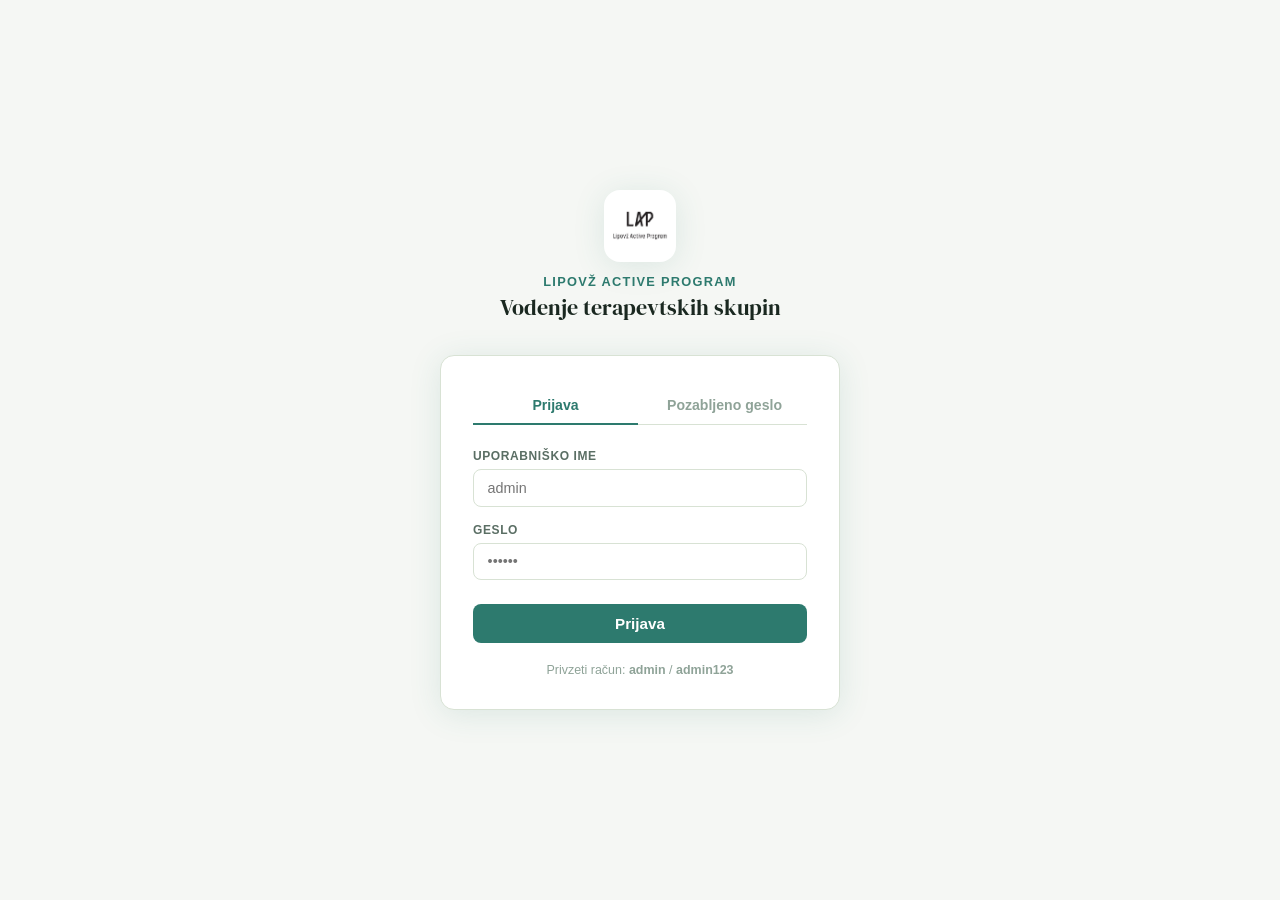
==== templates/login.html @ 2ba294ac "mobile app" ====
<!DOCTYPE html>
<html lang="sl">
<head>
<meta charset="UTF-8">
<meta name="viewport" content="width=device-width, initial-scale=1.0">
<title>Prijava – LAP Terapevtske skupine</title>
<link rel="preconnect" href="https://fonts.googleapis.com">
<link href="https://fonts.googleapis.com/css2?family=Outfit:wght@300;400;500;600;700&family=DM+Serif+Display&display=swap" rel="stylesheet">
<style>
  :root {
    --teal: #2d7a6e;
    --teal-light: #e8f4f2;
    --border: #d8e2d4;
    --text: #1a2820;
    --text-2: #5a6e64;
    --text-3: #8fa398;
    --bg: #f5f7f4;
    --surface: #ffffff;
    --radius: 14px;
    --shadow: 0 4px 32px rgba(45,122,110,.13);
  }
  * { box-sizing: border-box; margin: 0; padding: 0; }
  body {
    font-family: 'DM Sans', sans-serif;
    background: var(--bg);
    min-height: 100vh;
    display: flex;
    align-items: center;
    justify-content: center;
    padding: 1rem;
  }
  .login-wrap {
    width: 100%;
    max-width: 400px;
  }
  .login-logo {
    text-align: center;
    margin-bottom: 2rem;
  }
  .login-logo img {
    width: 72px;
    height: 72px;
    object-fit: contain;
    background: white;
    border-radius: 16px;
    padding: 8px;
    box-shadow: var(--shadow);
    margin-bottom: .75rem;
    display: block;
    margin-left: auto;
    margin-right: auto;
  }
  .login-logo h1 {
    font-family: 'DM Sans', sans-serif;
    font-size: .8rem;
    font-weight: 700;
    text-transform: uppercase;
    letter-spacing: .1em;
    color: var(--teal);
    margin-bottom: .2rem;
  }
  .login-logo p {
    font-family: 'DM Serif Display', serif;
    font-size: 1.4rem;
    color: var(--text);
  }
  .card {
    background: var(--surface);
    border-radius: var(--radius);
    box-shadow: var(--shadow);
    padding: 2rem;
    border: 1px solid var(--border);
  }
  .tabs {
    display: flex;
    border-bottom: 1px solid var(--border);
    margin-bottom: 1.5rem;
    gap: .25rem;
  }
  .tab {
    flex: 1;
    padding: .6rem;
    text-align: center;
    cursor: pointer;
    font-size: .88rem;
    font-weight: 600;
    color: var(--text-3);
    border-bottom: 2px solid transparent;
    margin-bottom: -1px;
    transition: all .15s;
    background: none;
    border-top: none;
    border-left: none;
    border-right: none;
    font-family: 'DM Sans', sans-serif;
  }
  .tab.active { color: var(--teal); border-bottom-color: var(--teal); }
  .panel { display: none; }
  .panel.active { display: block; }
  .form-group { margin-bottom: 1rem; }
  .form-group label {
    display: block;
    font-size: .75rem;
    font-weight: 600;
    text-transform: uppercase;
    letter-spacing: .05em;
    color: var(--text-2);
    margin-bottom: .4rem;
  }
  .form-input {
    width: 100%;
    padding: .6rem .85rem;
    border: 1.5px solid var(--border);
    border-radius: 8px;
    font-family: 'DM Sans', sans-serif;
    font-size: .9rem;
    color: var(--text);
    background: var(--surface);
    transition: border .15s;
  }
  .form-input:focus { outline: none; border-color: var(--teal); }
  .btn {
    width: 100%;
    padding: .7rem;
    background: var(--teal);
    color: white;
    border: none;
    border-radius: 8px;
    font-family: 'DM Sans', sans-serif;
    font-size: .95rem;
    font-weight: 600;
    cursor: pointer;
    transition: background .15s;
    margin-top: .5rem;
  }
  .btn:hover { background: #25665c; }
  .error {
    background: #fdecea;
    color: #c0392b;
    padding: .6rem .85rem;
    border-radius: 8px;
    font-size: .85rem;
    margin-bottom: 1rem;
    display: none;
  }
  .error.show { display: block; }
  .hint {
    text-align: center;
    font-size: .78rem;
    color: var(--text-3);
    margin-top: 1.25rem;
  }
  @media (max-width: 480px) {
    body { padding: .75rem; align-items: flex-start; padding-top: 2rem; }
    .card { padding: 1.25rem; }
    .login-logo img { width: 56px; height: 56px; }
    .login-logo p { font-size: 1.15rem; }
  }
</style>
</head>
<body>
<div class="login-wrap">
  <div class="login-logo">
    <img src="/static/lap_logo.png" alt="LAP">
    <h1>Lipovž Active Program</h1>
    <p>Vodenje terapevtskih skupin</p>
  </div>
  <div class="card">
    <div class="tabs">
      <button class="tab active" onclick="showTab('login')">Prijava</button>
      <button class="tab" onclick="showTab('reset')">Pozabljeno geslo</button>
    </div>

    <!-- LOGIN -->
    <div id="panel-login" class="panel active">
      <div class="error" id="login-error"></div>
      <div class="form-group">
        <label>Uporabniško ime</label>
        <input type="text" id="login-username" class="form-input" placeholder="admin" autocomplete="username">
      </div>
      <div class="form-group">
        <label>Geslo</label>
        <input type="password" id="login-password" class="form-input" placeholder="••••••" autocomplete="current-password">
      </div>
      <button class="btn" onclick="doLogin()">Prijava</button>
      <p class="hint">Privzeti račun: <strong>admin</strong> / <strong>admin123</strong></p>
    </div>

    <!-- RESET INFO -->
    <div id="panel-reset" class="panel">
      <p style="color:var(--text-2);font-size:.9rem;line-height:1.6;margin-bottom:1rem">
        Za ponastavitev gesla se obrnite na administratorja sistema.<br><br>
        Geslo je mogoče spremeniti po prijavi v razdelku <strong>Nastavitve → Moj račun</strong>.
      </p>
      <button class="btn" onclick="showTab('login')" style="background:var(--teal-light);color:var(--teal)">← Nazaj na prijavo</button>
    </div>
  </div>
</div>

<script>
function showTab(name) {
  document.querySelectorAll('.tab').forEach((t,i) => t.classList.toggle('active', ['login','reset'][i] === name));
  document.querySelectorAll('.panel').forEach(p => p.classList.remove('active'));
  document.getElementById('panel-' + name).classList.add('active');
}

async function doLogin() {
  const username = document.getElementById('login-username').value.trim();
  const password = document.getElementById('login-password').value;
  const errEl = document.getElementById('login-error');
  errEl.classList.remove('show');
  const r = await fetch('/api/auth/login', {
    method: 'POST',
    headers: {'Content-Type': 'application/json'},
    body: JSON.stringify({username, password})
  });
  const data = await r.json();
  if (data.ok) {
    window.location.href = '/';
  } else {
    errEl.textContent = data.error || 'Napaka pri prijavi.';
    errEl.classList.add('show');
  }
}

document.addEventListener('keydown', e => {
  if (e.key === 'Enter') doLogin();
});
</script>
</body>
</html>
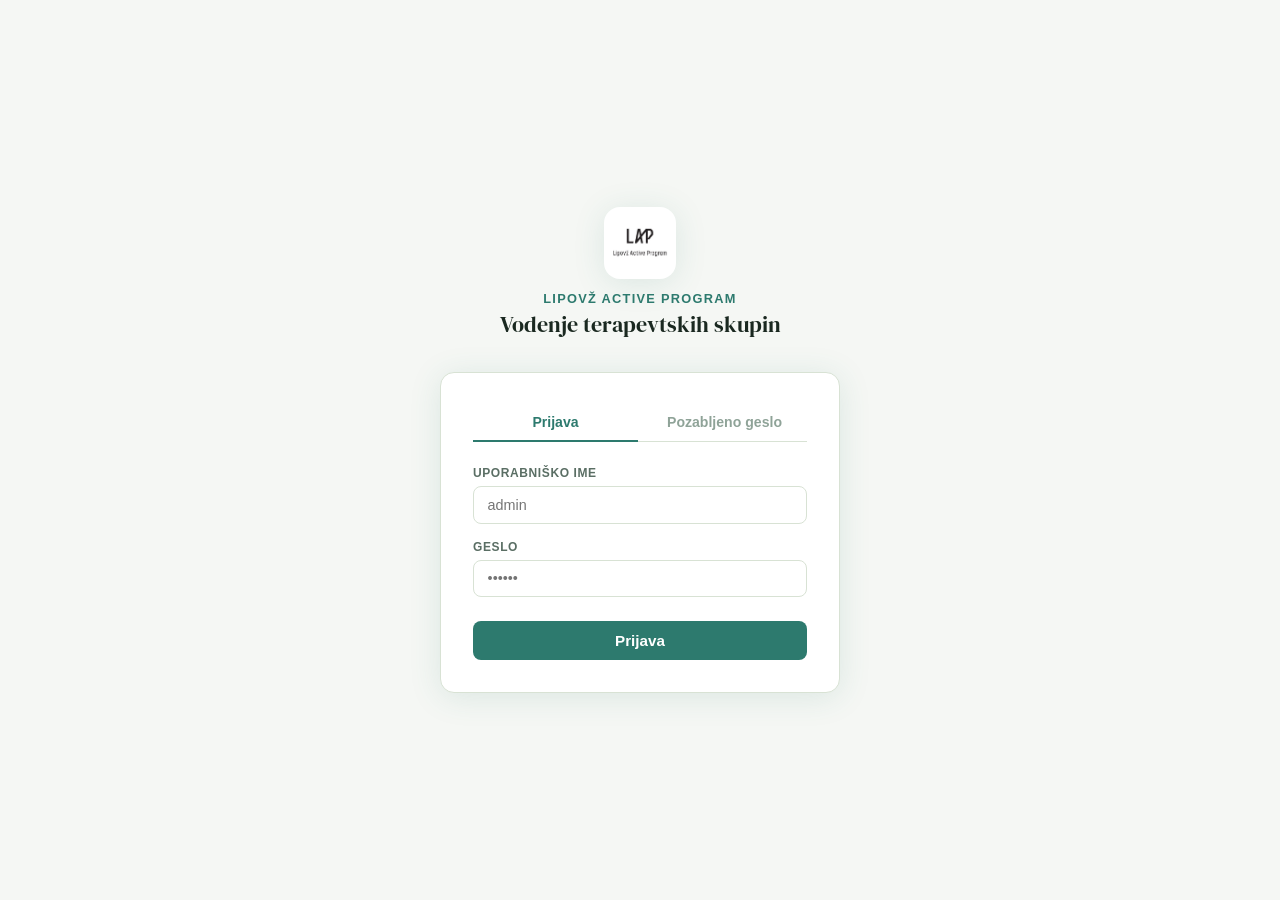
==== commit add7f051: "remove default credentials hint from login page" ====
--- a/templates/login.html
+++ b/templates/login.html
@@ -118,6 +118,11 @@
     background: var(--surface);
     transition: border .15s;
   }
+  @media (max-width: 768px) {
+    /* Prevent iOS zoom on input focus */
+    .form-input { font-size: 16px; }
+    .btn { min-height: 48px; font-size: 1rem; }
+  }
   .form-input:focus { outline: none; border-color: var(--teal); }
   .btn {
     width: 100%;
@@ -176,14 +181,13 @@
       <div class="error" id="login-error"></div>
       <div class="form-group">
         <label>Uporabniško ime</label>
-        <input type="text" id="login-username" class="form-input" placeholder="admin" autocomplete="username">
+        <input type="text" id="login-username" class="form-input" placeholder="admin" autocomplete="username" autocapitalize="none" autocorrect="off" spellcheck="false">
       </div>
       <div class="form-group">
         <label>Geslo</label>
         <input type="password" id="login-password" class="form-input" placeholder="••••••" autocomplete="current-password">
       </div>
       <button class="btn" onclick="doLogin()">Prijava</button>
-      <p class="hint">Privzeti račun: <strong>admin</strong> / <strong>admin123</strong></p>
     </div>
 
     <!-- RESET INFO -->
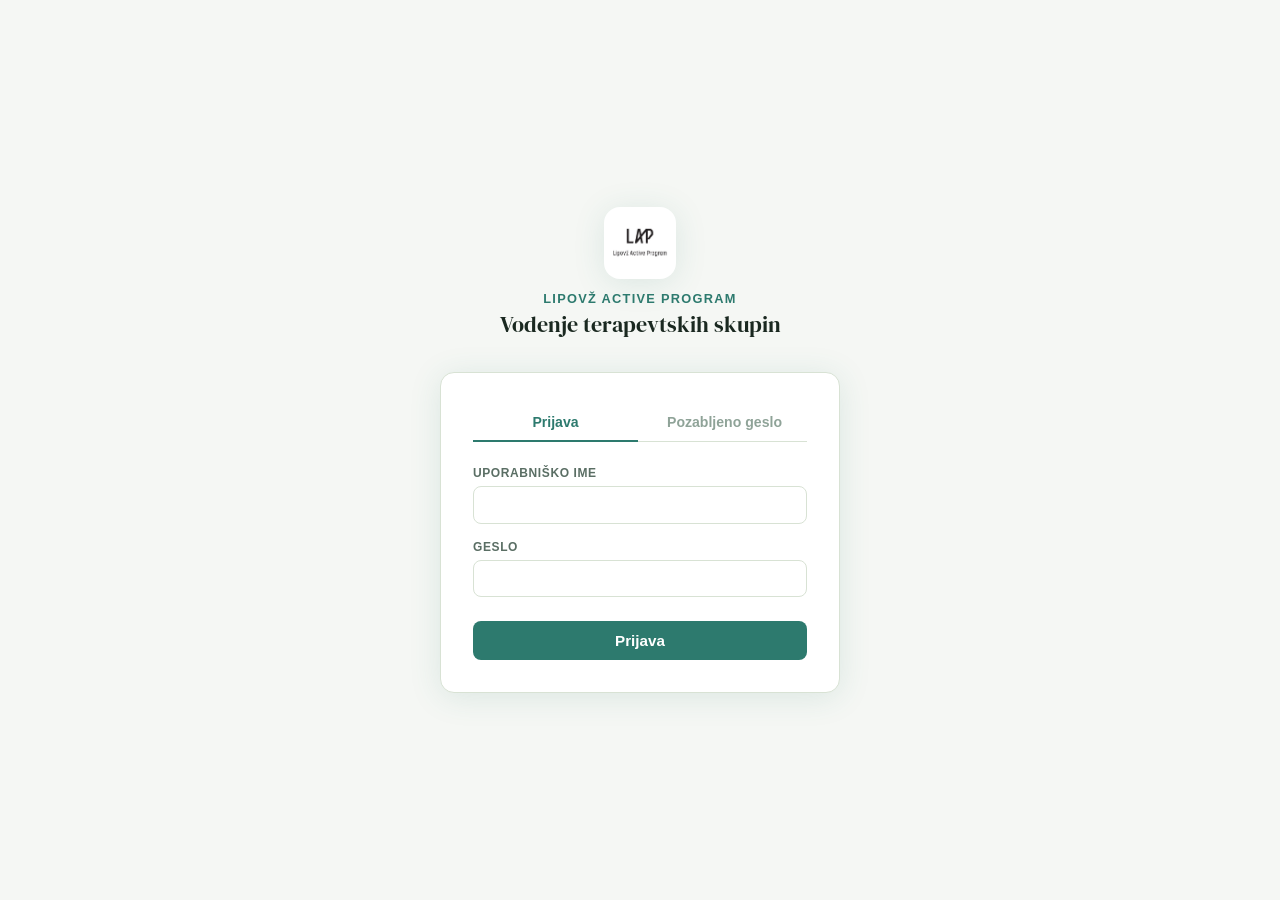
==== commit efe77ce1: "remove placeholder text from login fields Co-Authored-By: Claude Sonnet 4.6 <noreply@anthropic.com>" ====
--- a/templates/login.html
+++ b/templates/login.html
@@ -4,6 +4,7 @@
 <meta charset="UTF-8">
 <meta name="viewport" content="width=device-width, initial-scale=1.0">
 <title>Prijava – LAP Terapevtske skupine</title>
+<link rel="icon" type="image/png" href="/static/lap_logo.png">
 <link rel="preconnect" href="https://fonts.googleapis.com">
 <link href="https://fonts.googleapis.com/css2?family=Outfit:wght@300;400;500;600;700&family=DM+Serif+Display&display=swap" rel="stylesheet">
 <style>
@@ -181,11 +182,11 @@
       <div class="error" id="login-error"></div>
       <div class="form-group">
         <label>Uporabniško ime</label>
-        <input type="text" id="login-username" class="form-input" placeholder="admin" autocomplete="username" autocapitalize="none" autocorrect="off" spellcheck="false">
+        <input type="text" id="login-username" class="form-input" placeholder="" autocomplete="off" autocapitalize="none" autocorrect="off" spellcheck="false" readonly onfocus="this.removeAttribute('readonly')">
       </div>
       <div class="form-group">
         <label>Geslo</label>
-        <input type="password" id="login-password" class="form-input" placeholder="••••••" autocomplete="current-password">
+        <input type="password" id="login-password" class="form-input" placeholder="" autocomplete="off" readonly onfocus="this.removeAttribute('readonly')">
       </div>
       <button class="btn" onclick="doLogin()">Prijava</button>
     </div>
@@ -220,7 +221,7 @@
   });
   const data = await r.json();
   if (data.ok) {
-    window.location.href = '/';
+    window.location.href = '/app';
   } else {
     errEl.textContent = data.error || 'Napaka pri prijavi.';
     errEl.classList.add('show');
